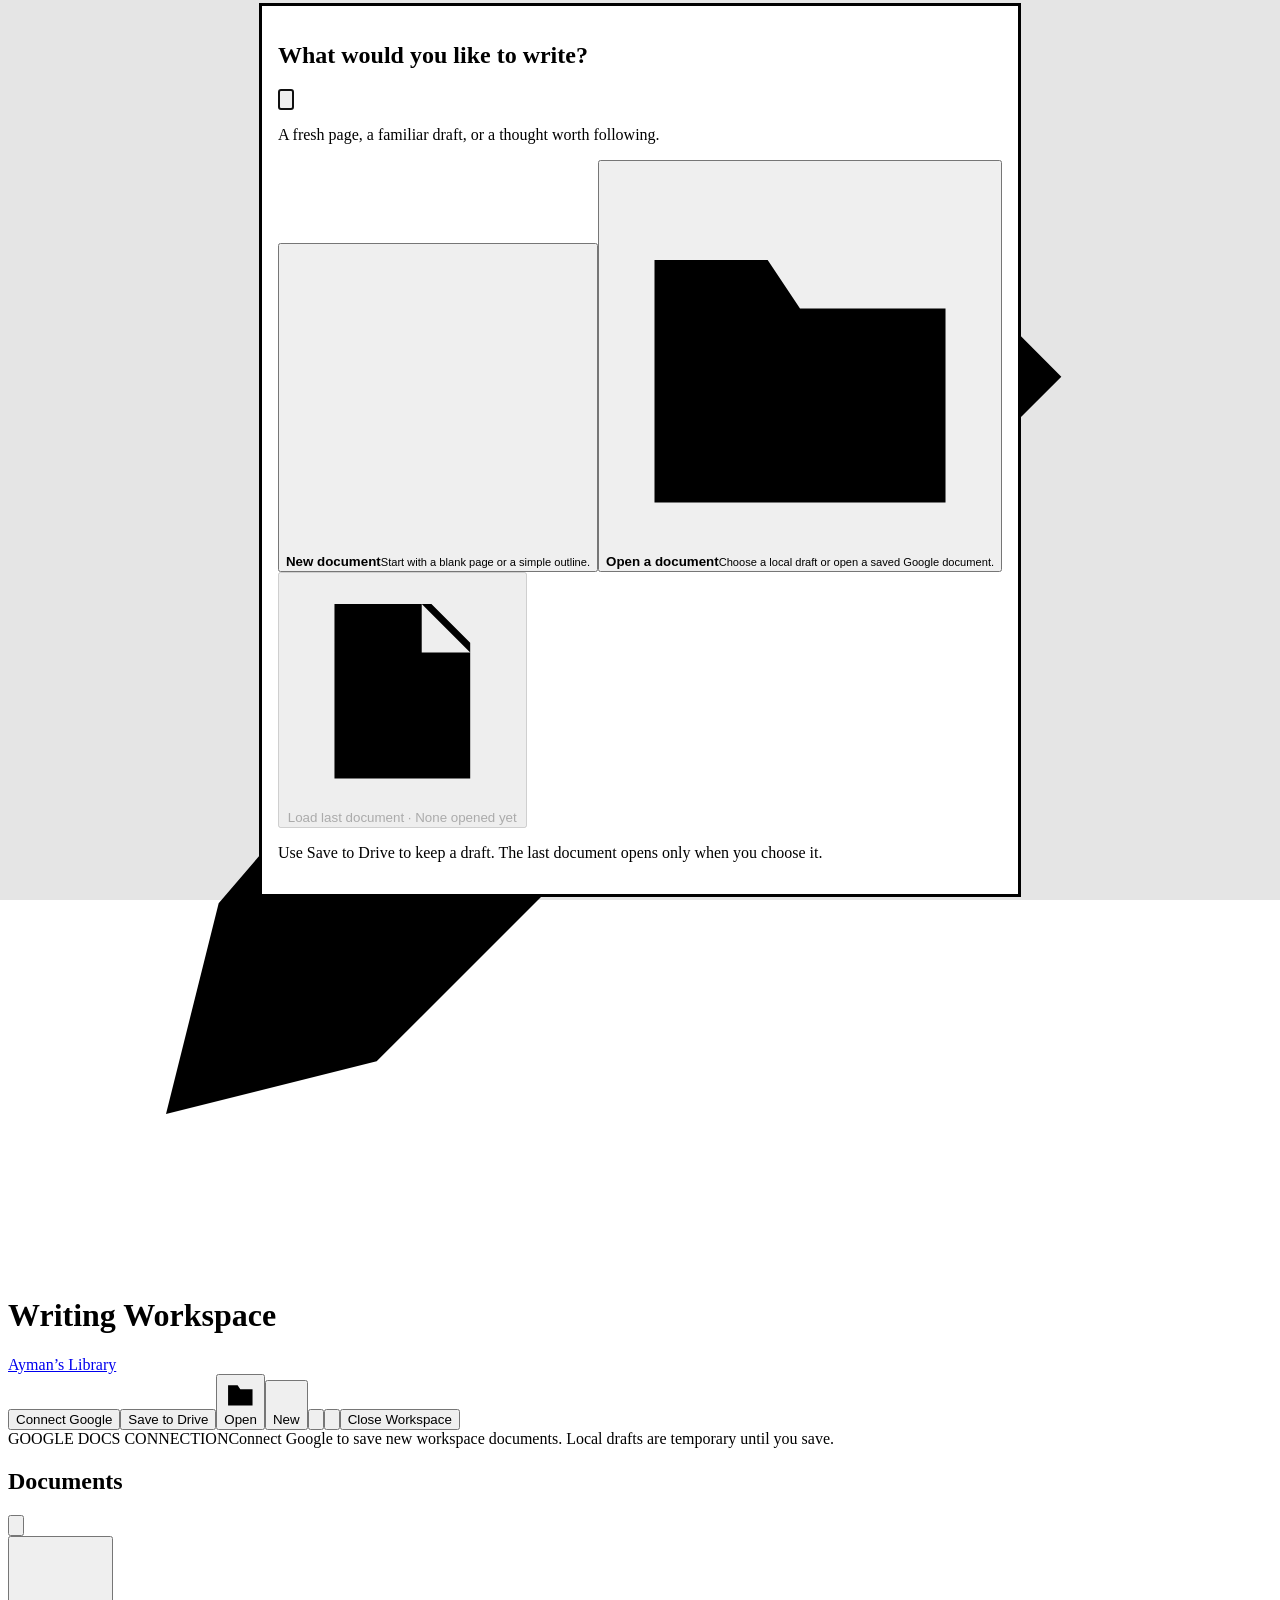
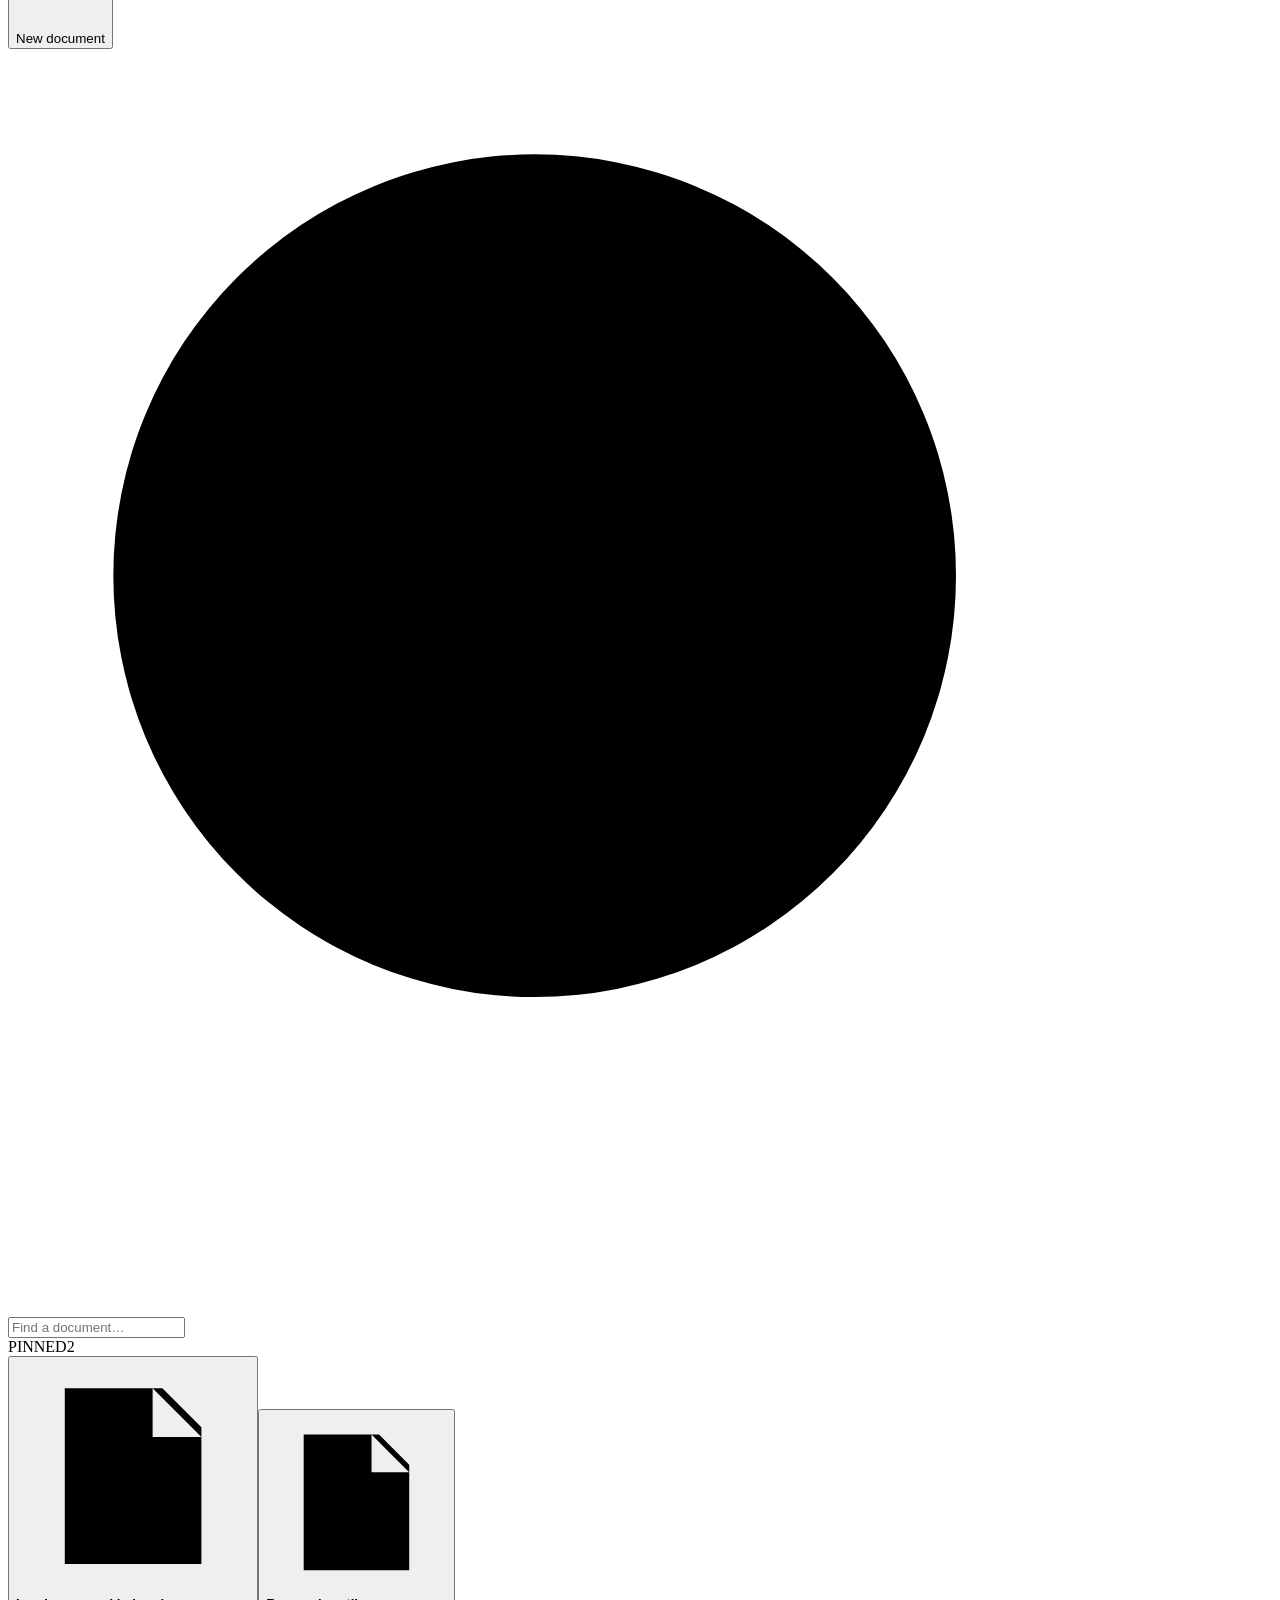
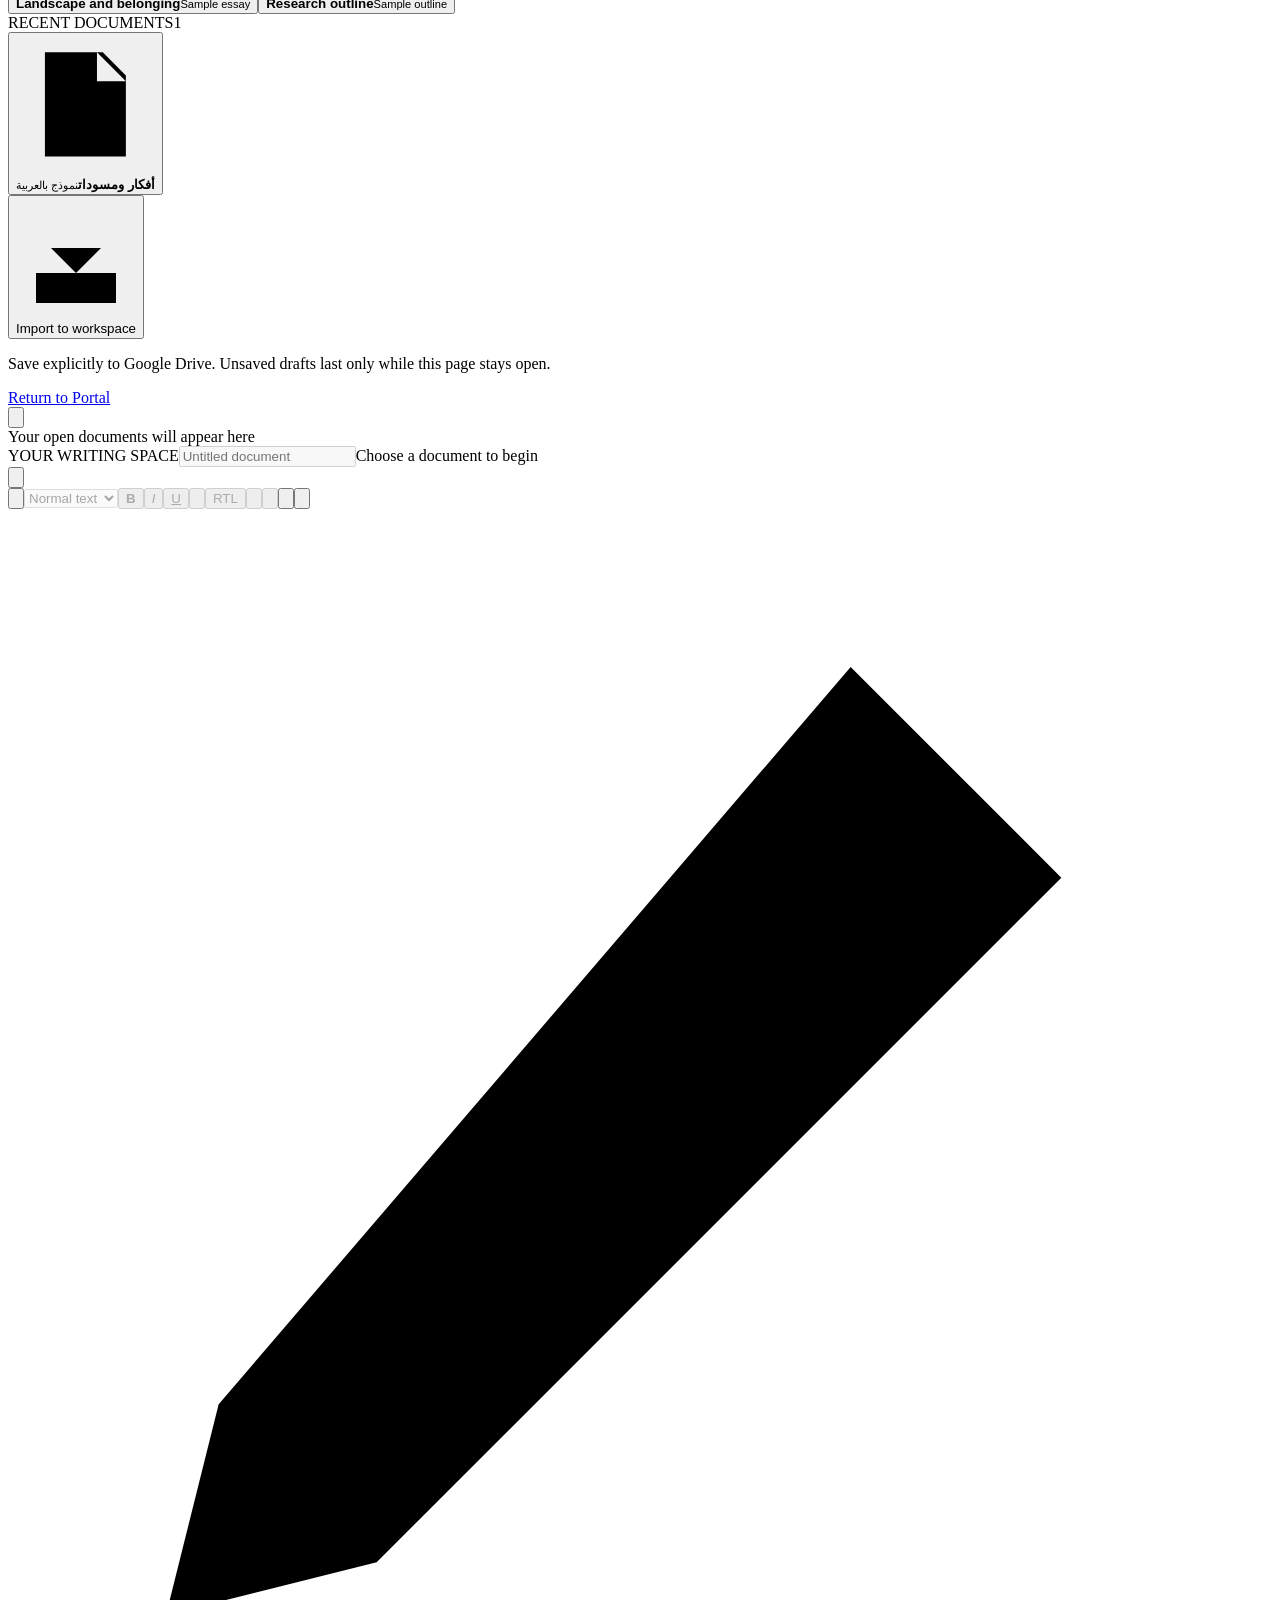
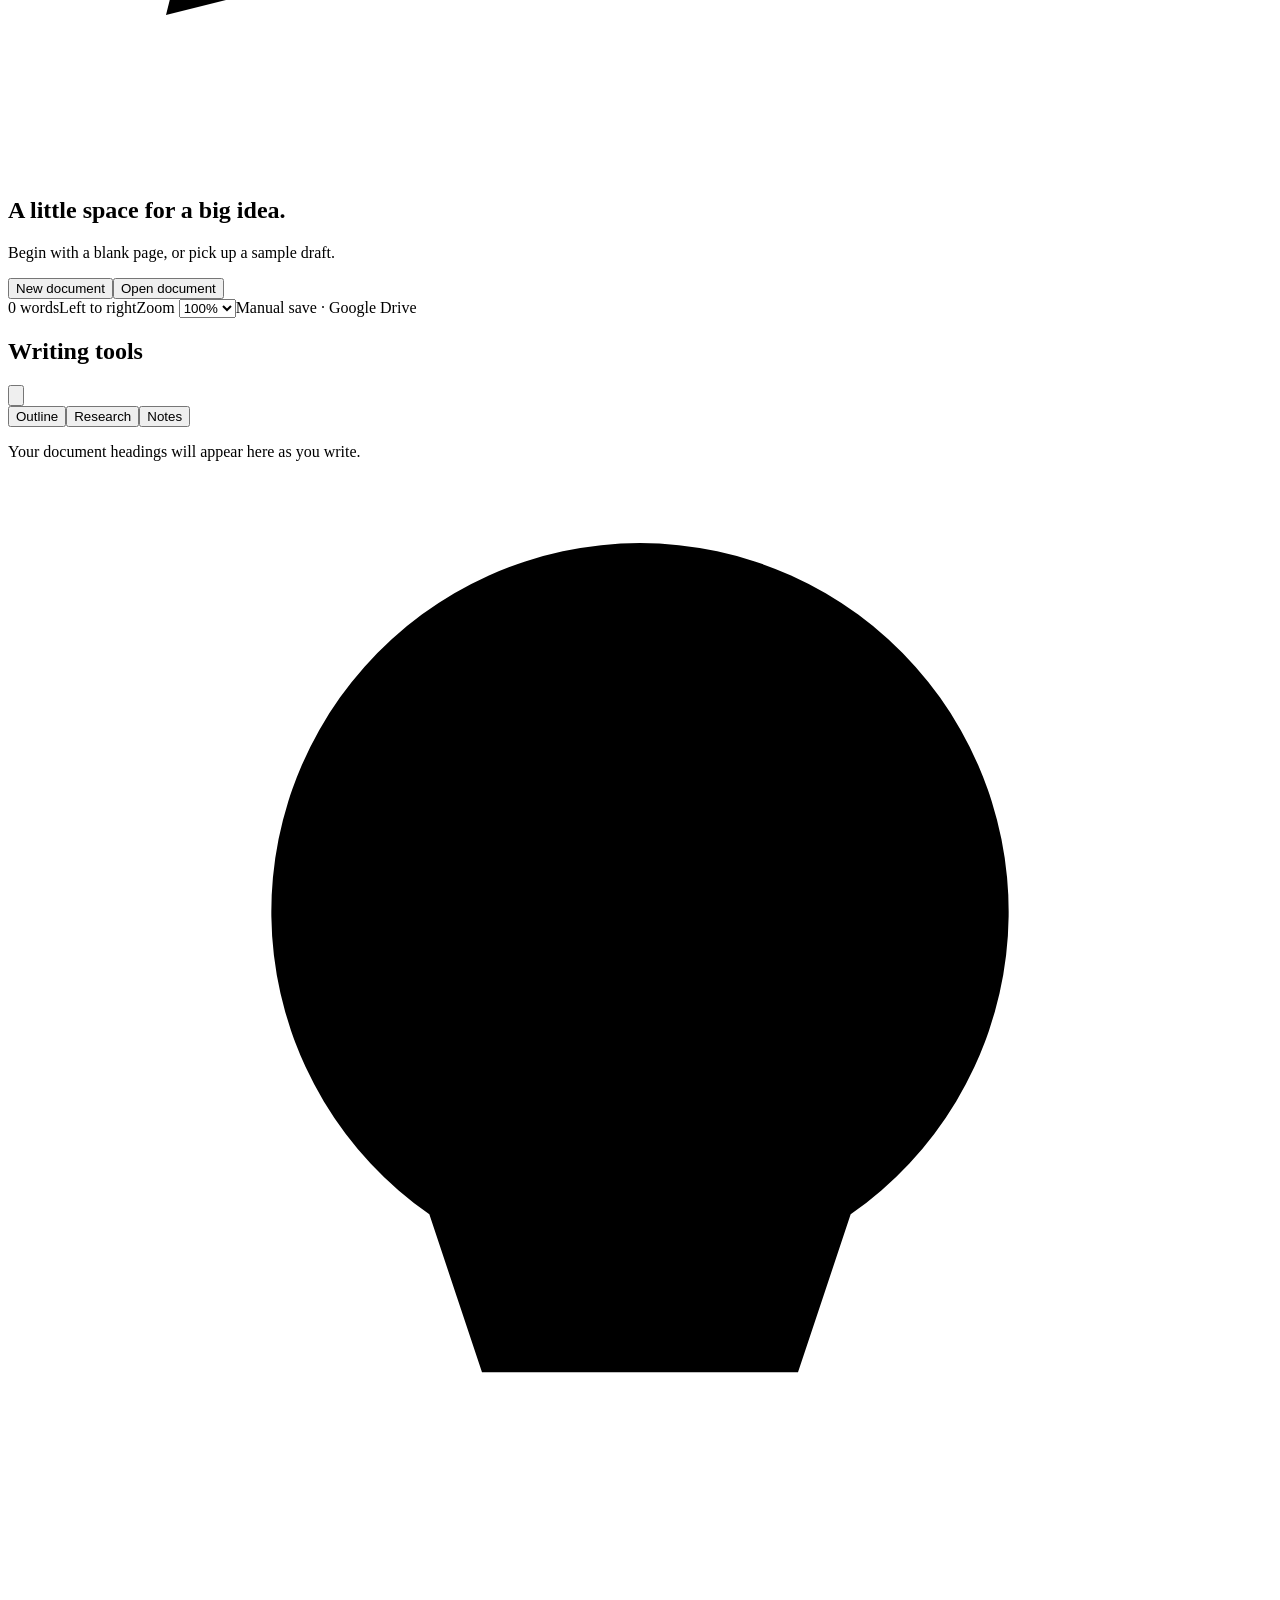
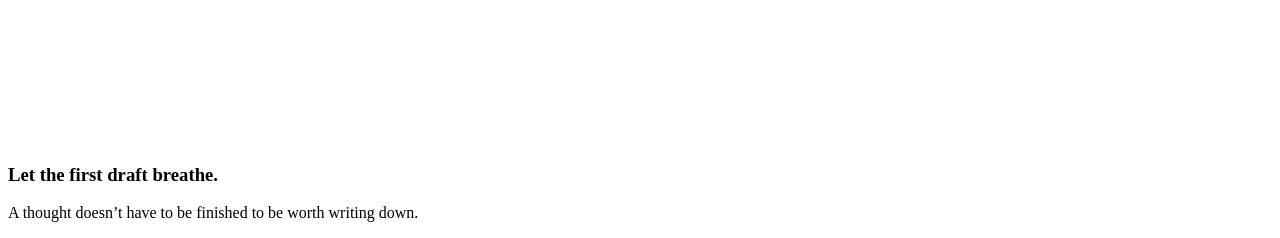
==== writing.html @ 6a1b8756 "Complete connected Library and Writing Workspace v0.8 Connect research tray, linked ideas, custom co" ====
<!doctype html>
<html lang="en" data-theme="dark"><head><meta charset="utf-8"><meta name="viewport" content="width=device-width,initial-scale=1"><meta name="color-scheme" content="dark light"><title>Writing Workspace — Ayman’s Library</title><link rel="stylesheet" href="styles.css?v=0.3"><link rel="stylesheet" href="writing.css?v=0.3"><script src="writing-cloud.js?v=0.8" defer></script><script src="writing.js?v=0.8" defer></script><script src="writing-complete.js?v=0.8" defer></script></head>
<body class="writer">
<header class="writer-header glass"><div class="writer-brand"><span data-icon="pen"></span><div><h1>Writing Workspace</h1><a href="library.html#dashboard">Ayman’s Library</a></div></div><div class="writer-header-actions"><button class="btn" data-action="cloud-connect">Connect Google</button><button class="btn primary" data-action="cloud-save">Save to Drive</button><button class="btn" data-action="open"><span data-icon="folder"></span>Open</button><button class="btn" data-action="new"><span data-icon="plus"></span>New</button><button class="icon-button" data-action="theme" aria-label="Appearance"><span data-icon="sun"></span></button><button class="icon-button" data-action="settings" aria-label="Workspace settings"><span data-icon="settings"></span></button><button class="btn" data-action="exit">Close Workspace</button></div></header>
<div class="writer-notice"><span class="eyebrow">GOOGLE DOCS CONNECTION</span><span id="cloud-notice">Connect Google to save new workspace documents. Local drafts are temporary until you save.</span></div>
<div class="writer-layout" id="writer-layout">
<aside class="document-sidebar glass" id="document-sidebar" aria-label="Documents"><div class="sidebar-heading"><h2>Documents</h2><button class="icon-button" id="pin-sidebar" aria-label="Keep documents open" aria-pressed="true" data-action="pin-sidebar"><span data-icon="pin"></span></button></div><button class="btn primary full" data-action="new"><span data-icon="plus"></span>New document</button><label class="doc-search"><span data-icon="search"></span><input type="search" id="doc-search" placeholder="Find a document…" aria-label="Find a document"></label><div id="document-list"></div><div class="sidebar-bottom"><button class="btn full" data-action="import"><span data-icon="import"></span>Import to workspace</button><p>Save explicitly to Google Drive. Unsaved drafts last only while this page stays open.</p><a href="index.html">Return to Portal</a></div></aside>
<button class="pane-handle" id="document-handle" aria-label="Show documents" data-action="toggle-sidebar"><span data-icon="folder"></span></button>
<main class="writing-center"><div class="document-tabs glass" id="document-tabs" role="tablist" aria-label="Open documents"></div><div class="editor-shell glass"><div class="document-heading"><div class="title-area"><span class="eyebrow">YOUR WRITING SPACE</span><input id="document-title" aria-label="Document title" placeholder="Untitled document" disabled><span class="draft-label" id="draft-status">Choose a document to begin</span></div><button class="icon-button" data-action="document-menu" aria-label="Document options"><span data-icon="more"></span></button></div><div class="format-toolbar" role="toolbar" aria-label="Text formatting"><button class="icon-button" data-action="toggle-sidebar" aria-label="Toggle documents"><span data-icon="sidebar"></span></button><span class="tool-separator"></span><select id="text-style" aria-label="Text style" disabled><option value="p">Normal text</option><option value="h1">Title</option><option value="h2">Heading</option><option value="h3">Subheading</option></select><button class="icon-button" data-command="bold" aria-label="Bold" disabled><b>B</b></button><button class="icon-button" data-command="italic" aria-label="Italic" disabled><i>I</i></button><button class="icon-button" data-command="underline" aria-label="Underline" disabled><u>U</u></button><span class="tool-separator"></span><button class="icon-button" data-command="insertUnorderedList" aria-label="Bullet list" disabled><span data-icon="list"></span></button><button class="icon-button" data-action="direction" aria-label="Change text direction" disabled>RTL</button><button class="icon-button" data-command="undo" aria-label="Undo" disabled><span data-icon="undo"></span></button><button class="icon-button" data-command="redo" aria-label="Redo" disabled><span data-icon="redo"></span></button><button class="icon-button end-tool" data-action="focus" aria-label="Focus mode" aria-pressed="false"><span data-icon="focus"></span></button><button class="icon-button" data-action="toggle-inspector" aria-label="Toggle writing tools" aria-expanded="true"><span data-icon="outline"></span></button></div><div class="paper-stage" id="paper-stage"><div class="editor-empty" id="editor-empty"><span data-icon="pen"></span><h2>A little space for a big idea.</h2><p>Begin with a blank page, or pick up a sample draft.</p><div><button class="btn primary" data-action="new">New document</button><button class="btn" data-action="open">Open document</button></div></div><article class="writing-paper" id="editor" contenteditable="false" role="textbox" aria-label="Document editor" aria-multiline="true" spellcheck="true" hidden></article></div><footer class="editor-footer"><span id="word-count">0 words</span><span id="direction-label">Left to right</span><label>Zoom <select id="zoom" aria-label="Editor zoom"><option value="85">85%</option><option value="100" selected>100%</option><option value="115">115%</option></select></label><span class="unsaved-label">Manual save · Google Drive</span></footer></div></main>
<aside class="writing-inspector glass" id="writing-inspector" aria-label="Writing tools"><div class="sidebar-heading"><h2>Writing tools</h2><button class="icon-button" data-action="toggle-inspector" aria-label="Hide writing tools"><span data-icon="close"></span></button></div><div class="inspector-tabs" role="tablist" aria-label="Writing tools tabs"><button role="tab" aria-selected="true" data-inspector="outline">Outline</button><button role="tab" aria-selected="false" data-inspector="research">Research</button><button role="tab" aria-selected="false" data-inspector="notes">Notes</button></div><div id="inspector-content"></div><div class="inspiration"><span data-icon="ideas"></span><h3>Let the first draft breathe.</h3><p>A thought doesn’t have to be finished to be worth writing down.</p></div></aside></div>
<dialog id="writer-dialog"><div class="dialog-heading"><h2 id="dialog-title"></h2><button class="icon-button" id="dialog-close" aria-label="Close dialog"><span data-icon="close"></span></button></div><div id="dialog-content"></div></dialog><div class="writer-toast" id="writer-toast" role="status" hidden></div>
</body></html>
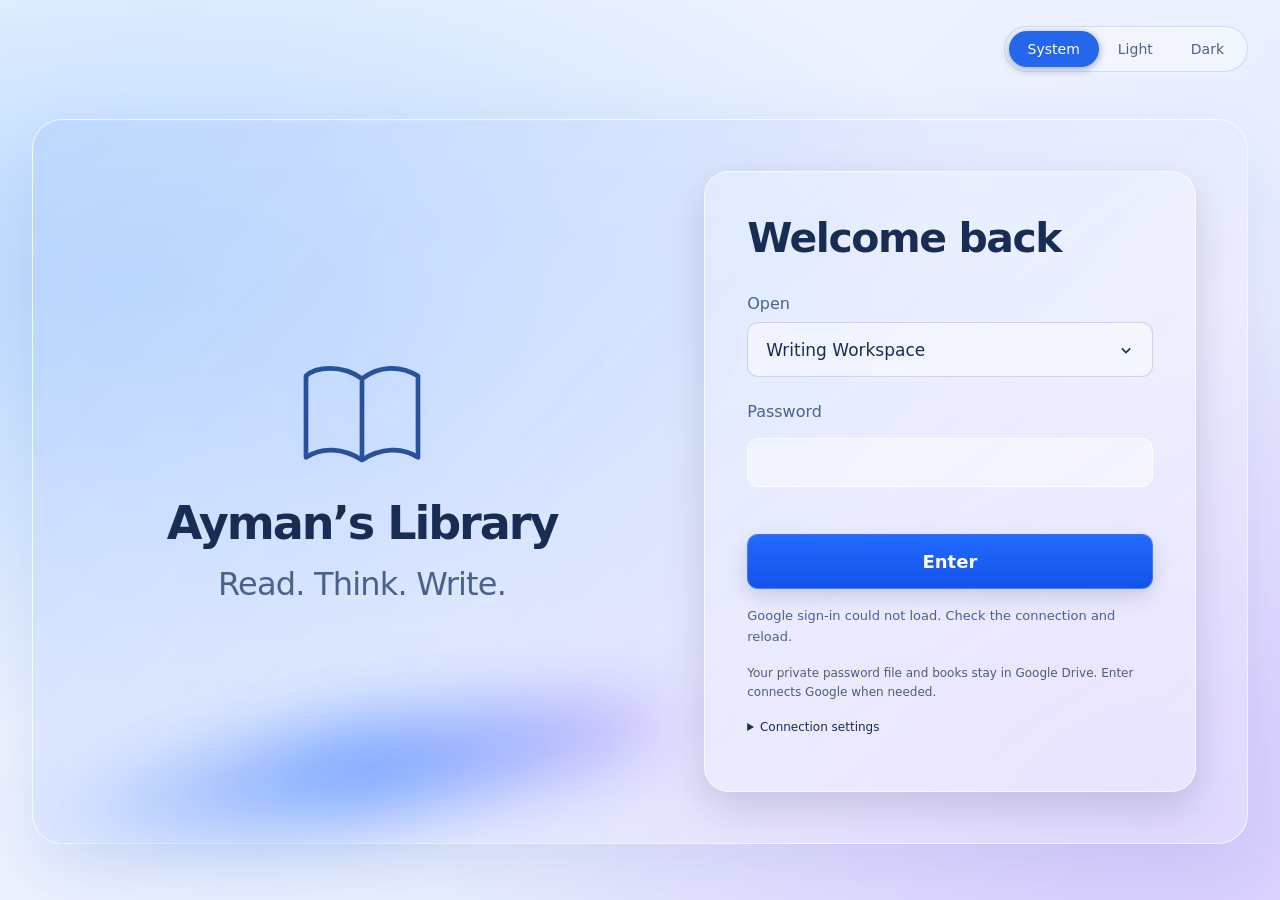
==== commit d951b61c: "Prepare password Portal with shared Drive session Add a private Drive password-file UI gate and one " ====
--- a/writing.html
+++ b/writing.html
@@ -1,12 +1,12 @@
 <!doctype html>
-<html lang="en" data-theme="dark"><head><meta charset="utf-8"><meta name="viewport" content="width=device-width,initial-scale=1"><meta name="color-scheme" content="dark light"><title>Writing Workspace — Ayman’s Library</title><link rel="stylesheet" href="styles.css?v=0.3"><link rel="stylesheet" href="writing.css?v=0.3"><script src="writing-cloud.js?v=0.8" defer></script><script src="writing.js?v=0.8" defer></script><script src="writing-complete.js?v=0.8" defer></script></head>
+<html lang="en" data-theme="dark" data-space="writing"><head><script src="portal-entry.js?v=0.9"></script><meta charset="utf-8"><meta name="viewport" content="width=device-width,initial-scale=1"><meta name="color-scheme" content="dark light"><title>Writing Workspace — Ayman’s Library</title><link rel="stylesheet" href="styles.css?v=0.3"><link rel="stylesheet" href="writing.css?v=0.3"><script src="writing-cloud.js?v=0.9" defer></script><script src="writing.js?v=0.9" defer></script><script src="writing-complete.js?v=0.8" defer></script></head>
 <body class="writer">
 <header class="writer-header glass"><div class="writer-brand"><span data-icon="pen"></span><div><h1>Writing Workspace</h1><a href="library.html#dashboard">Ayman’s Library</a></div></div><div class="writer-header-actions"><button class="btn" data-action="cloud-connect">Connect Google</button><button class="btn primary" data-action="cloud-save">Save to Drive</button><button class="btn" data-action="open"><span data-icon="folder"></span>Open</button><button class="btn" data-action="new"><span data-icon="plus"></span>New</button><button class="icon-button" data-action="theme" aria-label="Appearance"><span data-icon="sun"></span></button><button class="icon-button" data-action="settings" aria-label="Workspace settings"><span data-icon="settings"></span></button><button class="btn" data-action="exit">Close Workspace</button></div></header>
 <div class="writer-notice"><span class="eyebrow">GOOGLE DOCS CONNECTION</span><span id="cloud-notice">Connect Google to save new workspace documents. Local drafts are temporary until you save.</span></div>
 <div class="writer-layout" id="writer-layout">
 <aside class="document-sidebar glass" id="document-sidebar" aria-label="Documents"><div class="sidebar-heading"><h2>Documents</h2><button class="icon-button" id="pin-sidebar" aria-label="Keep documents open" aria-pressed="true" data-action="pin-sidebar"><span data-icon="pin"></span></button></div><button class="btn primary full" data-action="new"><span data-icon="plus"></span>New document</button><label class="doc-search"><span data-icon="search"></span><input type="search" id="doc-search" placeholder="Find a document…" aria-label="Find a document"></label><div id="document-list"></div><div class="sidebar-bottom"><button class="btn full" data-action="import"><span data-icon="import"></span>Import to workspace</button><p>Save explicitly to Google Drive. Unsaved drafts last only while this page stays open.</p><a href="index.html">Return to Portal</a></div></aside>
 <button class="pane-handle" id="document-handle" aria-label="Show documents" data-action="toggle-sidebar"><span data-icon="folder"></span></button>
-<main class="writing-center"><div class="document-tabs glass" id="document-tabs" role="tablist" aria-label="Open documents"></div><div class="editor-shell glass"><div class="document-heading"><div class="title-area"><span class="eyebrow">YOUR WRITING SPACE</span><input id="document-title" aria-label="Document title" placeholder="Untitled document" disabled><span class="draft-label" id="draft-status">Choose a document to begin</span></div><button class="icon-button" data-action="document-menu" aria-label="Document options"><span data-icon="more"></span></button></div><div class="format-toolbar" role="toolbar" aria-label="Text formatting"><button class="icon-button" data-action="toggle-sidebar" aria-label="Toggle documents"><span data-icon="sidebar"></span></button><span class="tool-separator"></span><select id="text-style" aria-label="Text style" disabled><option value="p">Normal text</option><option value="h1">Title</option><option value="h2">Heading</option><option value="h3">Subheading</option></select><button class="icon-button" data-command="bold" aria-label="Bold" disabled><b>B</b></button><button class="icon-button" data-command="italic" aria-label="Italic" disabled><i>I</i></button><button class="icon-button" data-command="underline" aria-label="Underline" disabled><u>U</u></button><span class="tool-separator"></span><button class="icon-button" data-command="insertUnorderedList" aria-label="Bullet list" disabled><span data-icon="list"></span></button><button class="icon-button" data-action="direction" aria-label="Change text direction" disabled>RTL</button><button class="icon-button" data-command="undo" aria-label="Undo" disabled><span data-icon="undo"></span></button><button class="icon-button" data-command="redo" aria-label="Redo" disabled><span data-icon="redo"></span></button><button class="icon-button end-tool" data-action="focus" aria-label="Focus mode" aria-pressed="false"><span data-icon="focus"></span></button><button class="icon-button" data-action="toggle-inspector" aria-label="Toggle writing tools" aria-expanded="true"><span data-icon="outline"></span></button></div><div class="paper-stage" id="paper-stage"><div class="editor-empty" id="editor-empty"><span data-icon="pen"></span><h2>A little space for a big idea.</h2><p>Begin with a blank page, or pick up a sample draft.</p><div><button class="btn primary" data-action="new">New document</button><button class="btn" data-action="open">Open document</button></div></div><article class="writing-paper" id="editor" contenteditable="false" role="textbox" aria-label="Document editor" aria-multiline="true" spellcheck="true" hidden></article></div><footer class="editor-footer"><span id="word-count">0 words</span><span id="direction-label">Left to right</span><label>Zoom <select id="zoom" aria-label="Editor zoom"><option value="85">85%</option><option value="100" selected>100%</option><option value="115">115%</option></select></label><span class="unsaved-label">Manual save · Google Drive</span></footer></div></main>
+<main class="writing-center"><div class="document-tabs glass" id="document-tabs" role="tablist" aria-label="Open documents"></div><div class="editor-shell glass"><div class="document-heading"><div class="title-area"><span class="eyebrow">YOUR WRITING SPACE</span><input id="document-title" aria-label="Document title" placeholder="Untitled document" disabled><span class="draft-label" id="draft-status">Choose a document to begin</span></div><button class="icon-button" data-action="document-menu" aria-label="Document options"><span data-icon="more"></span></button></div><div class="format-toolbar" role="toolbar" aria-label="Text formatting"><button class="icon-button" data-action="toggle-sidebar" aria-label="Toggle documents"><span data-icon="sidebar"></span></button><span class="tool-separator"></span><select id="text-style" aria-label="Text style" disabled><option value="p">Normal text</option><option value="h1">Title</option><option value="h2">Heading</option><option value="h3">Subheading</option></select><button class="icon-button" data-command="bold" aria-label="Bold" disabled><b>B</b></button><button class="icon-button" data-command="italic" aria-label="Italic" disabled><i>I</i></button><button class="icon-button" data-command="underline" aria-label="Underline" disabled><u>U</u></button><span class="tool-separator"></span><button class="icon-button" data-command="insertUnorderedList" aria-label="Bullet list" disabled><span data-icon="list"></span></button><button class="icon-button" data-action="direction" aria-label="Change text direction" disabled>RTL</button><button class="icon-button" data-command="undo" aria-label="Undo" disabled><span data-icon="undo"></span></button><button class="icon-button" data-command="redo" aria-label="Redo" disabled><span data-icon="redo"></span></button><button class="icon-button end-tool" data-action="focus" aria-label="Focus mode" aria-pressed="false"><span data-icon="focus"></span></button><button class="icon-button" data-action="toggle-inspector" aria-label="Toggle writing tools" aria-expanded="true"><span data-icon="outline"></span></button></div><div class="paper-stage" id="paper-stage"><div class="editor-empty" id="editor-empty"><span data-icon="pen"></span><h2>A little space for a big idea.</h2><p>Begin with a blank page, or pick up a saved document.</p><div><button class="btn primary" data-action="new">New document</button><button class="btn" data-action="open">Open document</button></div></div><article class="writing-paper" id="editor" contenteditable="false" role="textbox" aria-label="Document editor" aria-multiline="true" spellcheck="true" hidden></article></div><footer class="editor-footer"><span id="word-count">0 words</span><span id="direction-label">Left to right</span><label>Zoom <select id="zoom" aria-label="Editor zoom"><option value="85">85%</option><option value="100" selected>100%</option><option value="115">115%</option></select></label><span class="unsaved-label">Manual save · Google Drive</span></footer></div></main>
 <aside class="writing-inspector glass" id="writing-inspector" aria-label="Writing tools"><div class="sidebar-heading"><h2>Writing tools</h2><button class="icon-button" data-action="toggle-inspector" aria-label="Hide writing tools"><span data-icon="close"></span></button></div><div class="inspector-tabs" role="tablist" aria-label="Writing tools tabs"><button role="tab" aria-selected="true" data-inspector="outline">Outline</button><button role="tab" aria-selected="false" data-inspector="research">Research</button><button role="tab" aria-selected="false" data-inspector="notes">Notes</button></div><div id="inspector-content"></div><div class="inspiration"><span data-icon="ideas"></span><h3>Let the first draft breathe.</h3><p>A thought doesn’t have to be finished to be worth writing down.</p></div></aside></div>
 <dialog id="writer-dialog"><div class="dialog-heading"><h2 id="dialog-title"></h2><button class="icon-button" id="dialog-close" aria-label="Close dialog"><span data-icon="close"></span></button></div><div id="dialog-content"></div></dialog><div class="writer-toast" id="writer-toast" role="status" hidden></div>
 </body></html>
--- a/styles.css
+++ b/styles.css
@@ -0,0 +1,171 @@
+:root {
+  font-family: "Segoe UI", Inter, system-ui, sans-serif;
+  color-scheme: dark;
+  --ink: #f5f7ff;
+  --muted: #b7c7ef;
+  --field: #d3e2ff13;
+  --line: #b9d1ff4a;
+  --panel: #9dbeff19;
+  --card: #c5ccff12;
+  --accent: #b8d2ff;
+  --shadow: #00022d55;
+  background: #030e32;
+  color: var(--ink);
+}
+* { box-sizing: border-box; }
+body {
+  margin: 0;
+  min-height: 100svh;
+  padding: 26px 32px 44px;
+  display: flex;
+  flex-direction: column;
+  background:
+    radial-gradient(ellipse at 10% 31%, #075fdb80, transparent 52%),
+    radial-gradient(ellipse at 90% 89%, #6837d488, transparent 44%),
+    radial-gradient(ellipse at 45% 105%, #213ad677, transparent 46%),
+    linear-gradient(135deg, #03123c, #061134 60%, #140f48);
+  background-attachment: fixed;
+}
+.page-header { width: 100%; display: flex; justify-content: flex-end; margin-bottom: 35px; }
+.theme-picker {
+  display: inline-flex;
+  margin: 0;
+  padding: 4px;
+  border: 1px solid var(--line);
+  border-radius: 50px;
+  background: #101e4c65;
+  backdrop-filter: blur(14px);
+}
+.theme-picker label { position: relative; cursor: pointer; }
+.theme-picker input {
+  position: absolute;
+  inset: 0;
+  width: 100%;
+  height: 100%;
+  margin: 0;
+  opacity: 0;
+  cursor: pointer;
+}
+.theme-picker span { display: block; padding: 10px 19px; border-radius: 40px; color: var(--muted); font-size: 14px; }
+.theme-picker input:checked + span { background: #2467ed; color: white; box-shadow: 0 2px 9px #07255766; }
+.theme-picker input:focus-visible + span { outline: 3px solid var(--accent); outline-offset: 3px; }
+.portal {
+  position: relative;
+  isolation: isolate;
+  display: grid;
+  grid-template-columns: minmax(0, 1.13fr) minmax(0, 1fr);
+  gap: clamp(30px, 5vw, 80px);
+  align-items: center;
+  width: min(1240px, 100%);
+  min-height: min(640px, 76vh);
+  margin: auto;
+  padding: clamp(30px, 4vw, 56px);
+  border: 1px solid var(--line);
+  border-radius: 30px;
+  background: linear-gradient(130deg, #327cf92b, #b8a6ff17 74%), var(--panel);
+  box-shadow: 0 25px 75px var(--shadow), inset 0 1px 0 #ffffff1c;
+  backdrop-filter: blur(22px);
+}
+.brand { position: relative; align-self: stretch; min-width: 0; display: flex; flex-direction: column; justify-content: center; align-items: center; text-align: center; }
+.brand-icon { width: 128px; height: 112px; margin-bottom: 25px; color: #e2ebff; filter: drop-shadow(0 0 15px #7eafff29); }
+h1 { margin: 0; font-size: clamp(30px, 3.6vw, 56px); font-weight: 700; letter-spacing: -.045em; line-height: 1.15; }
+.tagline { margin: 16px 0 0; font-size: clamp(21px, 2.5vw, 34px); color: var(--muted); letter-spacing: -.025em; }
+.brand-light {
+  position: absolute;
+  z-index: -1;
+  bottom: -25px;
+  left: -8%;
+  width: 115%;
+  height: 95px;
+  border-radius: 50%;
+  background: linear-gradient(90deg, #2558ff11, #337aff9c, #925bfc55);
+  filter: blur(34px);
+  transform: rotate(-9deg);
+}
+.entry {
+  min-width: 0;
+  width: 100%;
+  padding: clamp(25px, 3.3vw, 45px);
+  border: 1px solid var(--line);
+  border-radius: 25px;
+  background: linear-gradient(145deg, #b2ccff18, #b7b1ff0a), var(--card);
+  box-shadow: 0 15px 40px #050c3426, inset 0 1px 0 #ffffff14;
+}
+h2 { margin: 0 0 31px; font-size: clamp(28px, 3.2vw, 43px); font-weight: 700; letter-spacing: -.035em; line-height: 1.2; }
+form > label { display: block; margin-bottom: 9px; color: var(--muted); font-size: 16px; }
+select, .password-wrap, .enter-button { width: 100%; min-height: 55px; border-radius: 11px; font: inherit; }
+.select-wrap { position: relative; margin-bottom: 25px; }
+select {
+  appearance: none;
+  border: 1px solid var(--line);
+  padding: 13px 45px 13px 18px;
+  background: var(--field);
+  color: var(--ink);
+  font-size: 17px;
+  cursor: pointer;
+}
+select option { background: #17284d; color: #f5f7ff; }
+select:focus-visible { outline: 3px solid var(--accent); outline-offset: 3px; }
+.select-wrap svg { position: absolute; right: 17px; top: 18px; width: 20px; height: 20px; fill: none; stroke: currentColor; stroke-width: 2; pointer-events: none; }
+.password-wrap { display: flex; align-items: center; gap: 12px; padding: 0 15px; border: 1px solid var(--line); background: var(--field); }
+.password-wrap input { width: 100%; min-width: 0; padding: 17px 0; border: 0; background: transparent; color: var(--ink); font: inherit; font-size: 15px; opacity: 1; }
+.password-wrap input::placeholder { color: var(--muted); opacity: .85; }
+.password-wrap svg { flex-shrink: 0; width: 22px; height: 22px; fill: none; stroke: var(--muted); stroke-width: 1.7; }
+.enter-button { margin-top: 29px; border: 1px solid #83acff55; background: linear-gradient(#236aff, #1253eb); color: white; font-size: 18px; font-weight: 650; box-shadow: 0 8px 20px #00165426; }
+.enter-button:disabled { opacity: .65; cursor: not-allowed; }
+.connection-status { margin: 17px 0 0; color: var(--muted); font-size: 13px; line-height: 1.6; }
+.sr-only { position: absolute; width: 1px; height: 1px; padding: 0; margin: -1px; overflow: hidden; clip-path: inset(50%); white-space: nowrap; border: 0; }
+html[data-theme="light"] {
+  color-scheme: light;
+  background: #e9f0ff;
+  --ink: #182d53;
+  --muted: #49628c;
+  --field: #ffffff70;
+  --line: #ffffffb8;
+  --panel: #ffffff4d;
+  --card: #ffffff59;
+  --accent: #3065be;
+  --shadow: #2854a01c;
+}
+html[data-theme="light"] body {
+  background:
+    radial-gradient(ellipse at 10% 31%, #a8d0ffbb, transparent 52%),
+    radial-gradient(ellipse at 90% 89%, #d0bdff99, transparent 44%),
+    linear-gradient(135deg, #f2f7ff, #e9efff 65%, #e7e3ff);
+}
+html[data-theme="light"] .theme-picker { background: #ffffff66; border-color: #7295ca42; }
+html[data-theme="light"] .brand-icon { color: #28519b; }
+html[data-theme="light"] select { border-color: #7295ca55; }
+html[data-theme="light"] select option { background: #f4f7ff; color: var(--ink); }
+html[data-theme="light"] .password-wrap { border-color: #7295ca55; }
+@media (max-width: 760px) {
+  body { padding: 18px 18px 30px; }
+  .page-header { margin-bottom: 25px; }
+  .portal { grid-template-columns: minmax(0, 1fr); width: min(540px, 100%); gap: 30px; padding: 30px 24px; border-radius: 25px; }
+  .brand-icon { width: 74px; height: 65px; margin-bottom: 14px; }
+  h1 { font-size: clamp(29px, 6.5vw, 39px); }
+  .tagline { margin-top: 10px; font-size: 23px; }
+  .brand-light { bottom: -20px; height: 50px; }
+  h2 { font-size: 29px; margin-bottom: 25px; }
+  .entry { padding: 25px; border-radius: 19px; }
+}
+@media (max-width: 360px) {
+  body { padding-inline: 12px; }
+  .portal { padding-inline: 16px; }
+  .entry { padding: 20px 17px; }
+  .theme-picker span { padding-inline: 15px; }
+}
+@media (prefers-reduced-transparency: reduce) {
+  .portal, .entry { background: #15294f; backdrop-filter: none; }
+  html[data-theme="light"] .portal, html[data-theme="light"] .entry { background: #edf3ff; }
+}
+@supports not (backdrop-filter: blur(1px)) {
+  .portal, .entry { background: #183263; }
+  html[data-theme="light"] .portal, html[data-theme="light"] .entry { background: #edf3ff; }
+}
+
+.enter-button:not(:disabled){cursor:pointer;transition:filter .2s,transform .2s}
+.enter-button:not(:disabled):hover{filter:brightness(1.12);transform:translateY(-1px)}
+.enter-button:focus-visible{outline:3px solid var(--accent);outline-offset:4px}
+
+#portal-password,.portal-config input{width:100%;box-sizing:border-box;border:1px solid var(--line,#8eb7ff55);background:var(--field,#132e5470);color:inherit;border-radius:12px;padding:14px 16px;font:inherit;margin:8px 0 18px;outline-offset:4px}#portal-password:focus{outline:2px solid #88b8ff}.connection-note{font-size:12px;line-height:1.6;opacity:.75;margin-top:16px}.portal-config{margin-top:18px;font-size:12px}.portal-config summary{cursor:pointer;margin-bottom:15px}.portal-config label{font-size:12px}#portal-shell[hidden]{display:none}.workspace-open>.page-header,.workspace-open>.portal{display:none}.workspace-open{display:block!important;min-height:100dvh!important;padding:0!important;margin:0!important;overflow:hidden}.session-bar{height:42px;display:flex;align-items:center;gap:14px;padding:0 14px;box-sizing:border-box;background:#122647;color:#ecf2ff;font:13px system-ui}.session-bar button{border:1px solid #aac9ff55;border-radius:7px;background:#264570;color:inherit;padding:5px 12px;cursor:pointer}#session-state{margin-inline-start:auto;font-size:12px;color:#c4d7f2}#workspace-frame{display:block;width:100%;height:calc(100dvh - 42px);border:0;background:#122647}html[data-theme=light] .session-bar{background:#e5edfa;color:#182e54}html[data-theme=light] .session-bar button{background:#f5f8ff}html[data-theme=light] #session-state{color:#405679}
